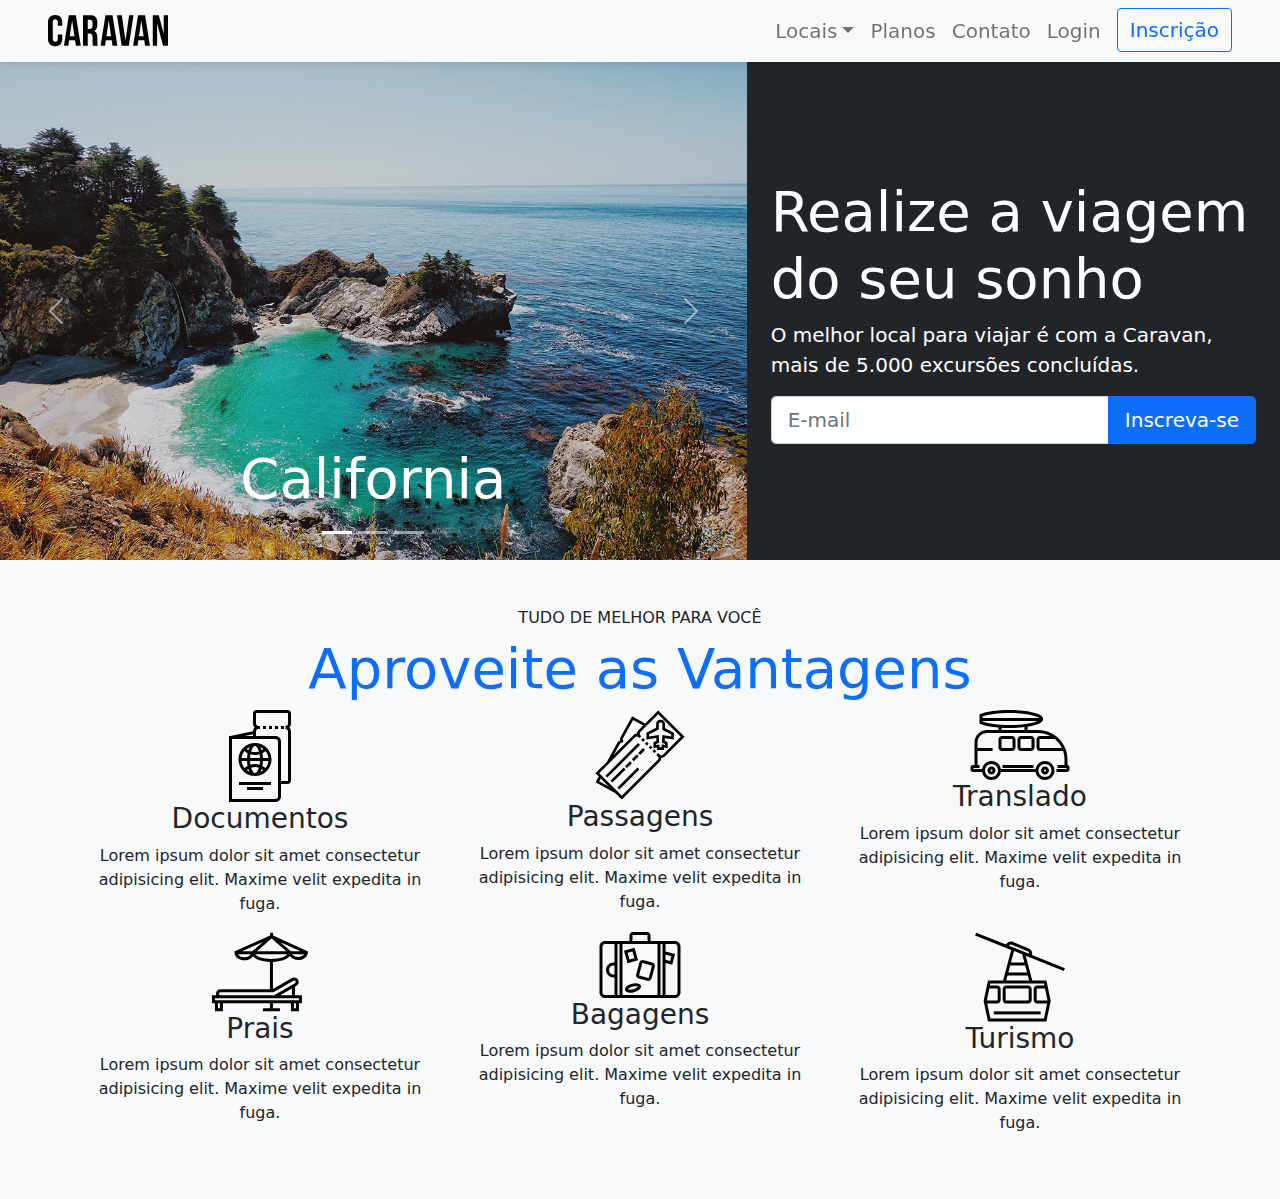
==== index.html @ 262f9b99 "Adicionad navbar e duas section main" ====
<!DOCTYPE html>
<html lang="pt-br">
<head>
  <title>Caravan</title>

  <meta charset="UTF-8">
  <meta http-equiv="X-UA-Compatible" content="IE=edge">
  <meta name="viewport" content="width=device-width, initial-scale=1.0">
  <link rel="stylesheet" href="./css/bootstrap.css">
  <link rel="stylesheet" href="./css/style.css">
</head>
<body>
  <nav class="navbar navbar-expand-md navbar-light bg-light px-md-5 px-4 fixed-top box-shadow">
    <a href="index.html" class="navbar-brand">
      <img src="./img/caravan.svg" alt="Caravan">
    </a>

    <button class="navbar-toggler" type="button" data-bs-toggle="collapse" data-bs-target="#navbarSupportedContent" aria-controls="navbarSupportedContent" aria-expanded="false" aria-label="Toggle navigation">
      <span class="navbar-toggler-icon"></span>
    </button>

    <div class="collapse navbar-collapse collapse-style" id="navbarSupportedContent">
      <ul class="navbar-nav ">
        <li class="nav-item dropdown">
          <a class="nav-link dropdown-toggle fs-5" href="#" id="navbarDarkDropdownMenuLink" role="button" data-bs-toggle="dropdown" aria-expanded="false">Locais</a>
          <ul class="dropdown-menu" aria-labelledby="navbarDarkDropdownMenuLink">
            <li><a class="dropdown-item" href="local.html">California</a></li>
            <li><a class="dropdown-item" href="local.html">Paris</a></li>
            <li><a class="dropdown-item" href="local.html">Dublin</a></li>
          </ul>
        </li>
        <li class="nav-item">
          <a class="nav-link fs-5" href="planos.html">Planos</a>
        </li>
        <li class="nav-item">
          <a class="nav-link fs-5" href="contato.html">Contato</a>
        </li>
        <li class="nav-item">
          <a class="nav-link fs-5" href="#">Login</a>
        </li>
        <li class="nav-item">
          <a class="btn btn-outline-primary ms-md-2 fs-5" href="inscricao.html">Inscrição</a>
        </li>
      </ul>
    </div>
  </nav>

  <section class="container-fluid">
    <div class="row bg-dark text-white">

      <div class="col-lg-7 p-0">
        <div id="carouselCidades" class="carousel slide" data-bs-ride="carousel">
          <div class="carousel-indicators">
            <button type="button" data-bs-target="#carouselCidades" data-bs-slide-to="0" class="active" aria-current="true" aria-label="Slide 1"></button>
            <button type="button" data-bs-target="#carouselCidades" data-bs-slide-to="1" aria-label="Slide 2"></button>
            <button type="button" data-bs-target="#carouselCidades" data-bs-slide-to="2" aria-label="Slide 3"></button>
          </div>
          <div class="carousel-inner">
            <div class="carousel-item active">
              <img src="./img/california.jpg" class="d-block w-100" alt="California">
              <div class="carousel-caption d-none d-md-block">
                <h5 class="display-4">California</h5>
              </div>
            </div>
            <div class="carousel-item">
              <img src="./img/paris.jpg" class="d-block w-100" alt="Paris">
              <div class="carousel-caption d-none d-md-block">
                <h5 class="display-4">Paris</h5>
              </div>
            </div>
            <div class="carousel-item">
              <img src="./img/dublin.jpg" class="d-block w-100" alt="Dublin">
              <div class="carousel-caption d-none d-md-block">
                <h5 class="display-4">Dublin</h5>
              </div>
            </div>
          </div>
          <button class="carousel-control-prev" type="button" data-bs-target="#carouselCidades" data-bs-slide="prev">
            <span class="carousel-control-prev-icon" aria-hidden="true"></span>
            <span class="visually-hidden">Anterior</span>
          </button>
          <button class="carousel-control-next" type="button" data-bs-target="#carouselCidades" data-bs-slide="next">
            <span class="carousel-control-next-icon" aria-hidden="true"></span>
            <span class="visually-hidden">Próximo</span>
          </button>
        </div>
      </div>

      <div class="col-lg-5 p-4 align-self-center">
        <h1 class="display-4">Realize a viagem do seu sonho</h1>
        <p class="lead">O melhor local para viajar é com a Caravan, mais de 5.000 excursões concluídas.</p>
        <form action="">
          <div class="input-group input-group-lg">
            <input type="text" class="form-control" placeholder="E-mail" aria-label="E-mail" aria-describedby="button-addon2">
            <button class="btn btn-outline-primary button" type="button" id="button-addon2">Inscreva-se</button>
          </div>
        </form>
      </div>

    </div>
  </section>

  <section class="py-5 bg-light text-center">
    <div class="container">
      <span class="h6 d-block ">TUDO DE MELHOR PARA VOCÊ</span>
      <h2 class="display-4 text-primary">Aproveite as Vantagens</h2>

      <div class="row">
        <div class="col-4">
          <img src="./img/icones/passaporte.svg" alt="Passaporte">
          <h3>Documentos</h3>
          <p>Lorem ipsum dolor sit amet consectetur adipisicing elit. Maxime velit expedita in fuga.</p>
        </div>

        <div class="col-4">
          <img src="./img/icones/passagens.svg" alt="Passagens">
          <h3>Passagens</h3>
          <p>Lorem ipsum dolor sit amet consectetur adipisicing elit. Maxime velit expedita in fuga.</p>
        </div>

        <div class="col-4">
          <img src="./img/icones/translado.svg" alt="Passaporte">
          <h3>Translado</h3>
          <p>Lorem ipsum dolor sit amet consectetur adipisicing elit. Maxime velit expedita in fuga.</p>
        </div>

        <div class="col-4">
          <img src="./img/icones/praias.svg" alt="Passaporte">
          <h3>Prais</h3>
          <p>Lorem ipsum dolor sit amet consectetur adipisicing elit. Maxime velit expedita in fuga.</p>
        </div>

        <div class="col-4">
          <img src="./img/icones/bagagens.svg" alt="Passaporte">
          <h3>Bagagens</h3>
          <p>Lorem ipsum dolor sit amet consectetur adipisicing elit. Maxime velit expedita in fuga.</p>
        </div>

        <div class="col-4">
          <img src="./img/icones/turismo.svg" alt="Passaporte">
          <h3>Turismo</h3>
          <p>Lorem ipsum dolor sit amet consectetur adipisicing elit. Maxime velit expedita in fuga.</p>
        </div>
      </div>
    </div>
  </section>


  <script type="text/javascript" src="./js/jquery-3.5.1.slim.min.js"></script>
  <script type="text/javascript" src="./js/popper.min.js"></script>
  <script type="text/javascript" src="./js/bootstrap.js"></script>
  <script type="text/javascript" src="./js/app.js"></script>
</body>
</html>
---- css/style.css ----
body {
  padding-top: 62px;
}

/* coloca no menu centralizado a direita*/
.collapse-style {
  justify-content: flex-end;
}

.box-shadow {
  box-shadow: 0 2px 4px 0 rgba(0,0,0,.05),
              0 4px 8px 0 rgba(0,0,0,.05);
}

.button {
  color: #fff;
  background-color: #0d6efd;
}

.button:hover {
  background-color: #0e66eb;
}
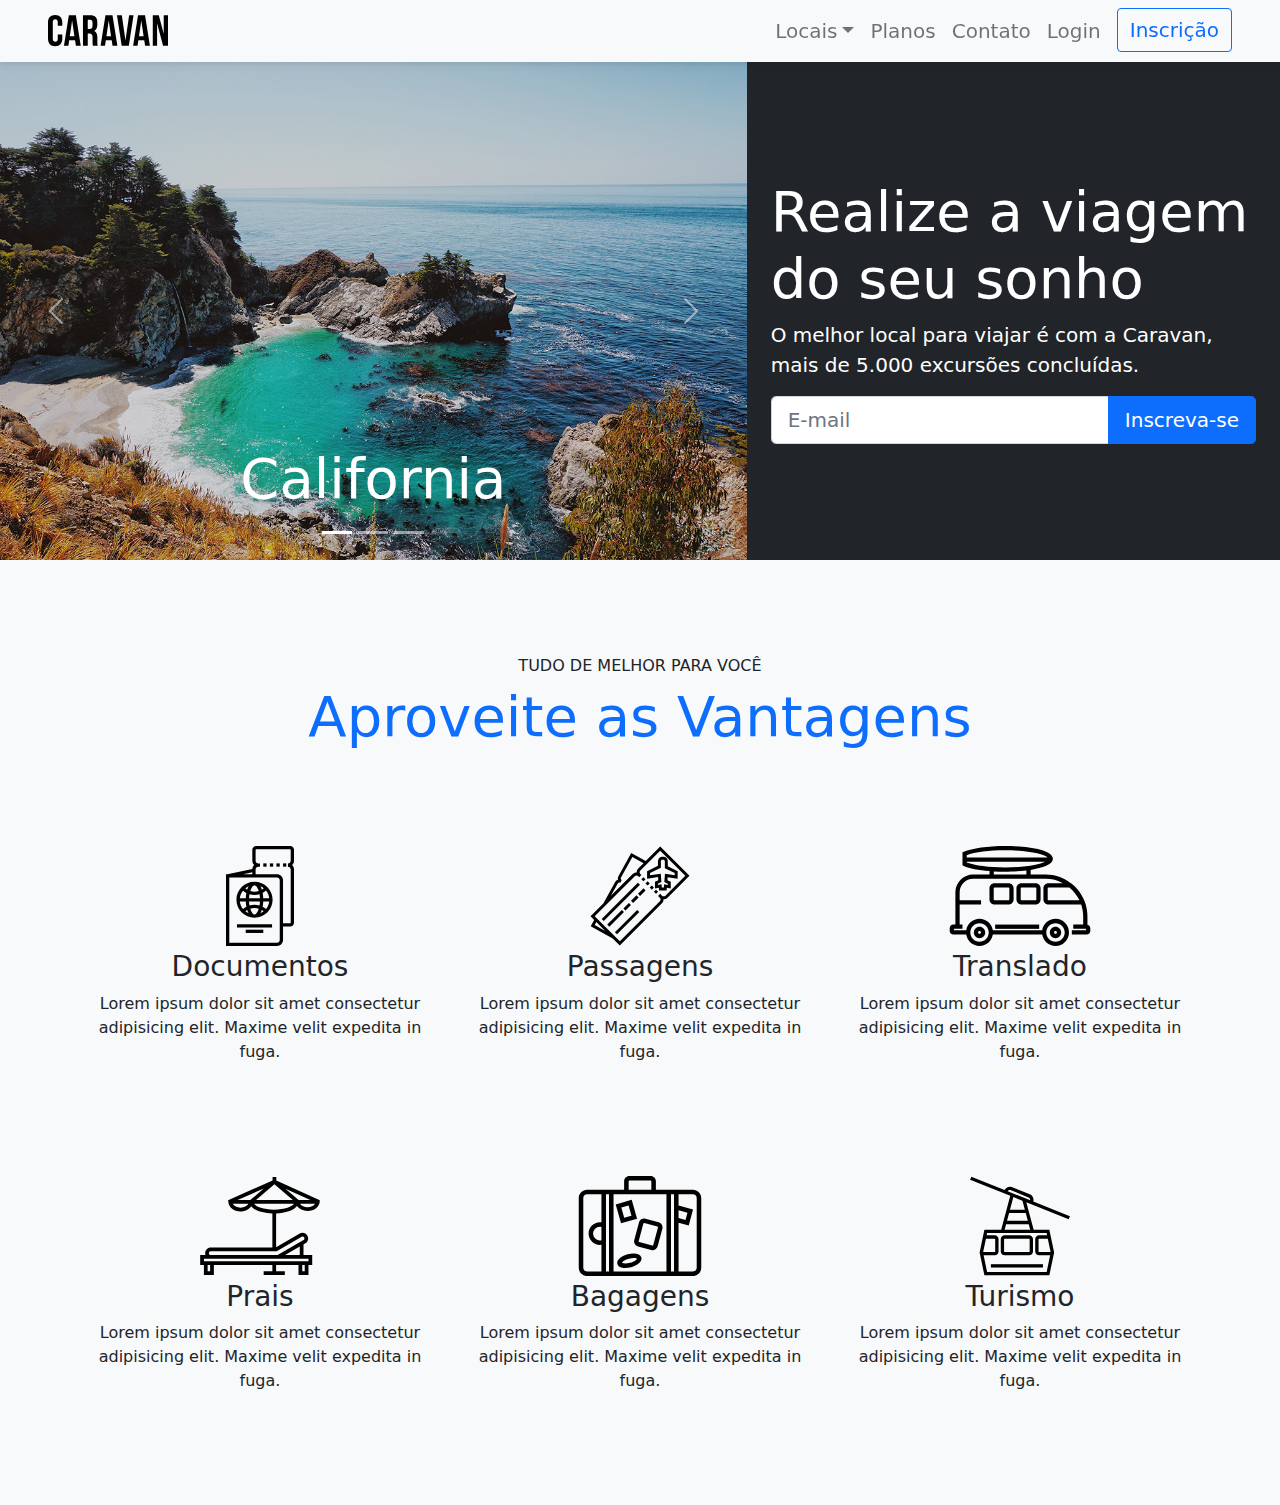
==== commit 7cc246be: "Alterado espaçamento do main" ====
--- a/index.html
+++ b/index.html
@@ -102,42 +102,56 @@
 
   <section class="py-5 bg-light text-center">
     <div class="container">
-      <span class="h6 d-block ">TUDO DE MELHOR PARA VOCÊ</span>
-      <h2 class="display-4 text-primary">Aproveite as Vantagens</h2>
+      <div class="my-5">
+        <span class="h6 d-block ">TUDO DE MELHOR PARA VOCÊ</span>
+        <h2 class="display-4 text-primary">Aproveite as Vantagens</h2>
+      </div>
 
       <div class="row">
-        <div class="col-4">
-          <img src="./img/icones/passaporte.svg" alt="Passaporte">
+        <div class="col-4 my-5">
+          <div class="d-flex justify-content-center mb-1 icone">
+            <img src="./img/icones/passaporte.svg" alt="Passaporte">
+          </div>
           <h3>Documentos</h3>
           <p>Lorem ipsum dolor sit amet consectetur adipisicing elit. Maxime velit expedita in fuga.</p>
         </div>
 
-        <div class="col-4">
-          <img src="./img/icones/passagens.svg" alt="Passagens">
+        <div class="col-4 my-5">
+          <div class="d-flex justify-content-center mb-1 icone">
+            <img src="./img/icones/passagens.svg" alt="Passagens">
+          </div>  
           <h3>Passagens</h3>
           <p>Lorem ipsum dolor sit amet consectetur adipisicing elit. Maxime velit expedita in fuga.</p>
         </div>
 
-        <div class="col-4">
-          <img src="./img/icones/translado.svg" alt="Passaporte">
+        <div class="col-4 my-5">
+          <div class="d-flex justify-content-center mb-1 icone">
+            <img src="./img/icones/translado.svg" alt="Passaporte">
+          </div>
           <h3>Translado</h3>
           <p>Lorem ipsum dolor sit amet consectetur adipisicing elit. Maxime velit expedita in fuga.</p>
         </div>
 
-        <div class="col-4">
-          <img src="./img/icones/praias.svg" alt="Passaporte">
+        <div class="col-4 my-5">
+          <div class="d-flex justify-content-center mb-1 icone">
+            <img src="./img/icones/praias.svg" alt="Passaporte">
+          </div>
           <h3>Prais</h3>
           <p>Lorem ipsum dolor sit amet consectetur adipisicing elit. Maxime velit expedita in fuga.</p>
         </div>
 
-        <div class="col-4">
-          <img src="./img/icones/bagagens.svg" alt="Passaporte">
+        <div class="col-4 my-5">
+          <div class="d-flex justify-content-center mb-1 icone">
+            <img src="./img/icones/bagagens.svg" alt="Passaporte">
+          </div>
           <h3>Bagagens</h3>
           <p>Lorem ipsum dolor sit amet consectetur adipisicing elit. Maxime velit expedita in fuga.</p>
         </div>
 
-        <div class="col-4">
-          <img src="./img/icones/turismo.svg" alt="Passaporte">
+        <div class="col-4 my-5">
+          <div class="d-flex justify-content-center mb-1 icone">
+            <img src="./img/icones/turismo.svg" alt="Passaporte">
+          </div>
           <h3>Turismo</h3>
           <p>Lorem ipsum dolor sit amet consectetur adipisicing elit. Maxime velit expedita in fuga.</p>
         </div>
--- a/css/style.css
+++ b/css/style.css
@@ -20,3 +20,7 @@
 .button:hover {
   background-color: #0e66eb;
 }
+
+.icone {
+  height: 100px;
+}
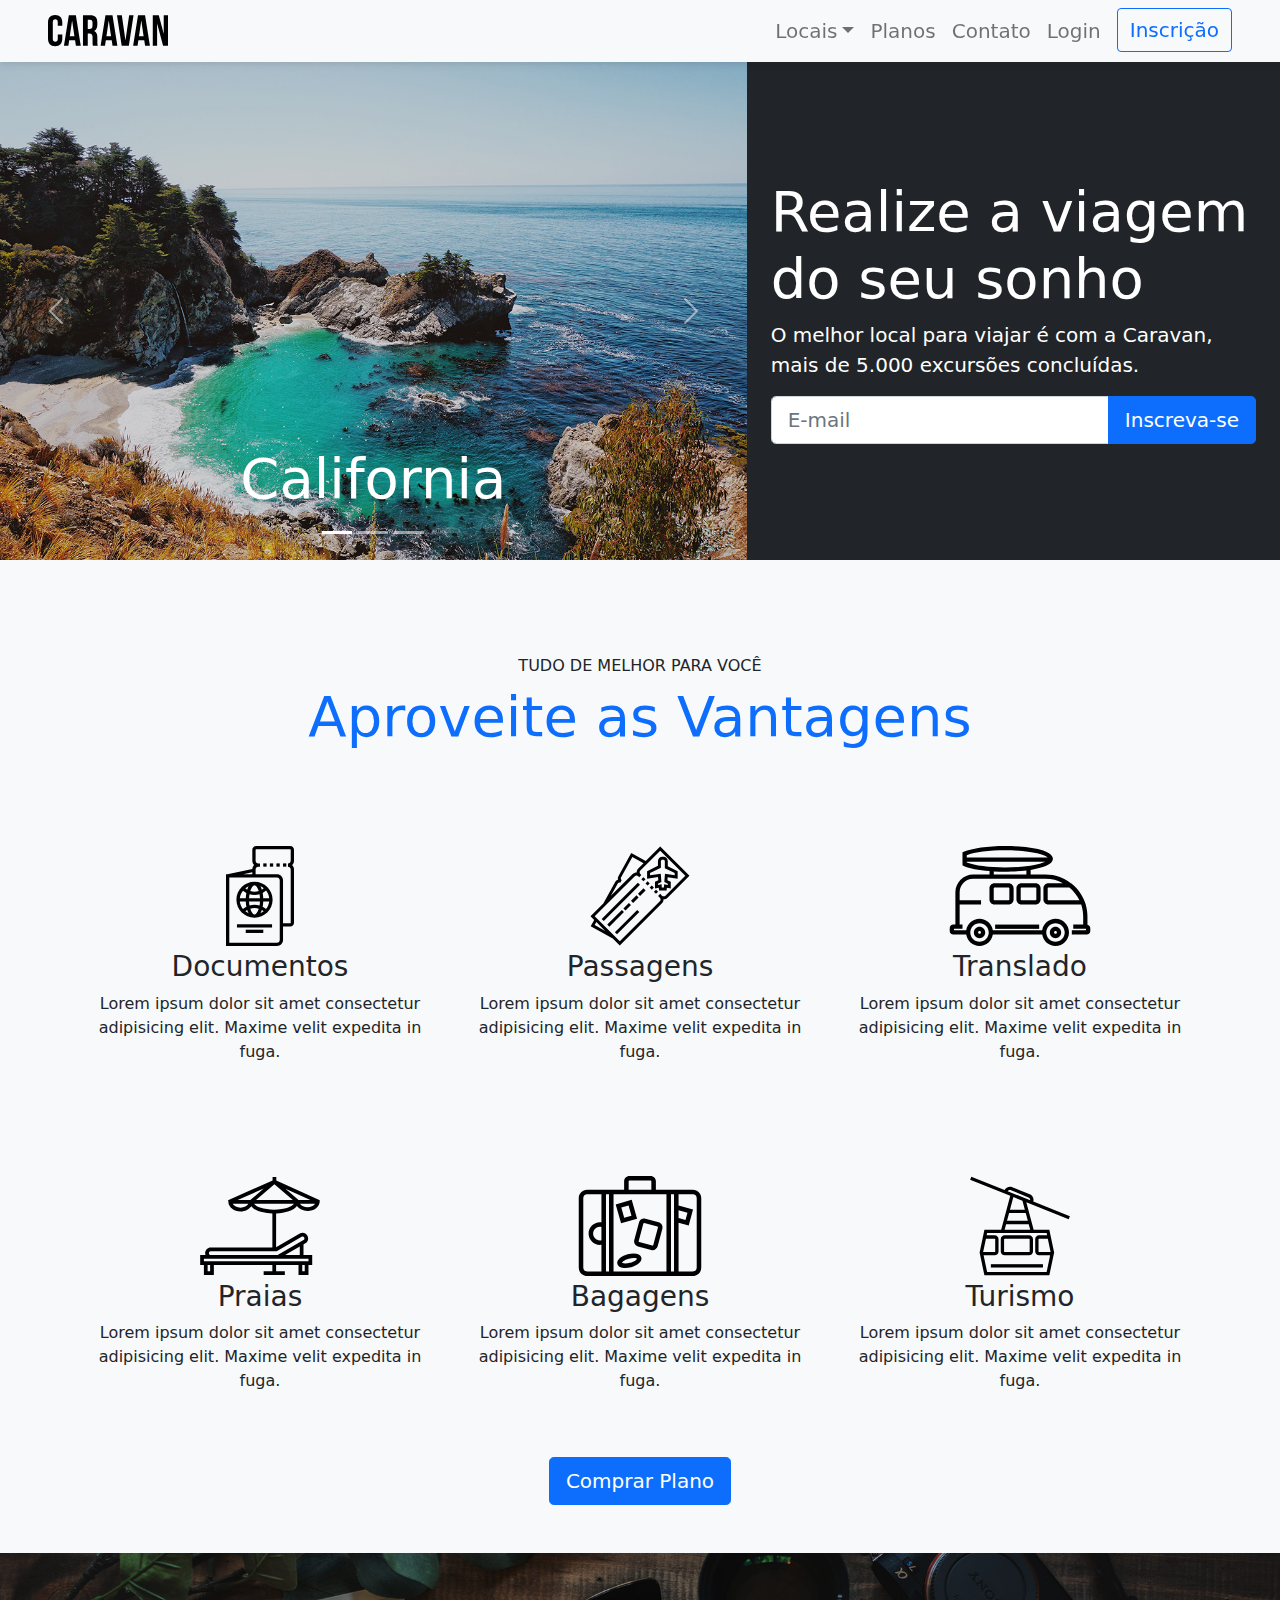
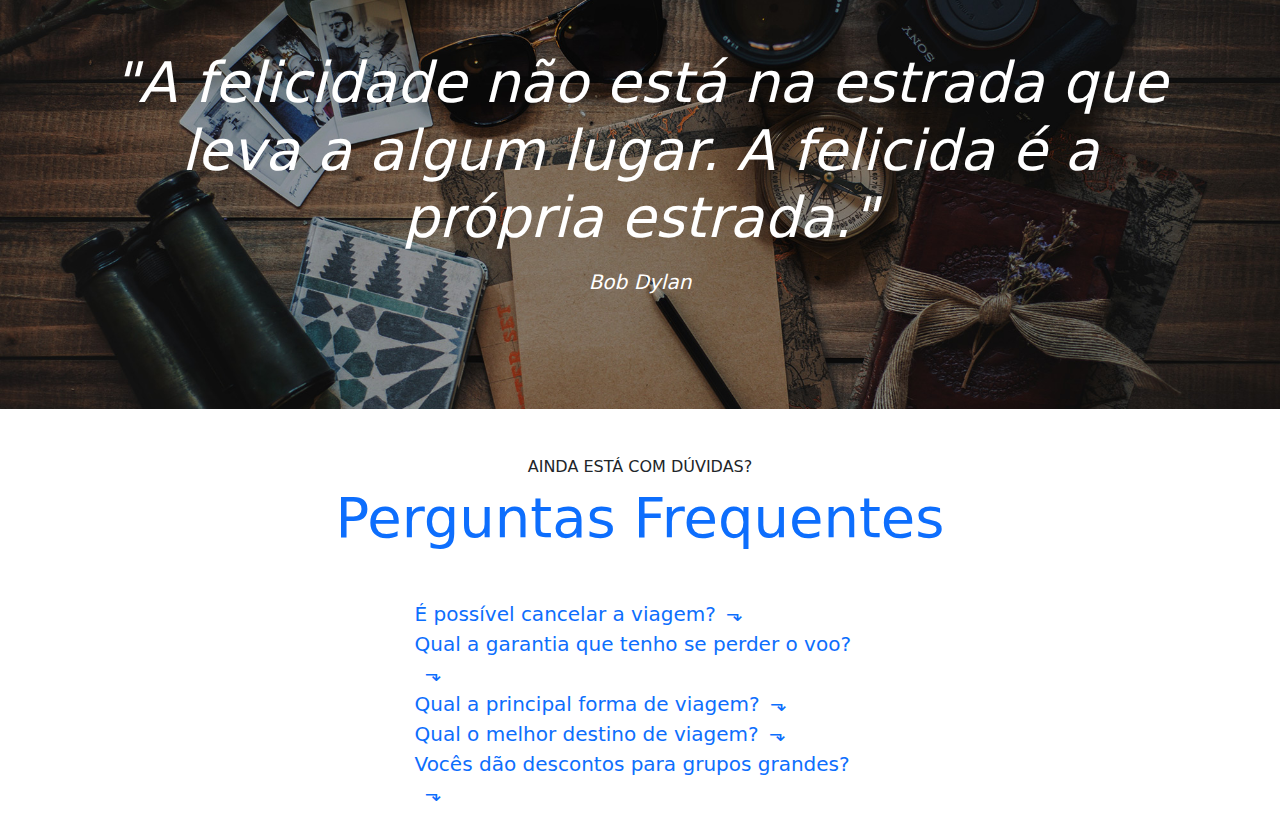
==== commit 3caa33ad: "Adicionado accordion" ====
--- a/index.html
+++ b/index.html
@@ -108,7 +108,7 @@
       </div>
 
       <div class="row">
-        <div class="col-4 my-5">
+        <div class="col-xl-4 col-md-6 my-5">
           <div class="d-flex justify-content-center mb-1 icone">
             <img src="./img/icones/passaporte.svg" alt="Passaporte">
           </div>
@@ -116,7 +116,7 @@
           <p>Lorem ipsum dolor sit amet consectetur adipisicing elit. Maxime velit expedita in fuga.</p>
         </div>
 
-        <div class="col-4 my-5">
+        <div class="col-xl-4 col-md-6 my-5">
           <div class="d-flex justify-content-center mb-1 icone">
             <img src="./img/icones/passagens.svg" alt="Passagens">
           </div>  
@@ -124,7 +124,7 @@
           <p>Lorem ipsum dolor sit amet consectetur adipisicing elit. Maxime velit expedita in fuga.</p>
         </div>
 
-        <div class="col-4 my-5">
+        <div class="col-xl-4 col-md-6 my-5">
           <div class="d-flex justify-content-center mb-1 icone">
             <img src="./img/icones/translado.svg" alt="Passaporte">
           </div>
@@ -132,15 +132,15 @@
           <p>Lorem ipsum dolor sit amet consectetur adipisicing elit. Maxime velit expedita in fuga.</p>
         </div>
 
-        <div class="col-4 my-5">
+        <div class="col-xl-4 col-md-6 my-5">
           <div class="d-flex justify-content-center mb-1 icone">
             <img src="./img/icones/praias.svg" alt="Passaporte">
           </div>
-          <h3>Prais</h3>
-          <p>Lorem ipsum dolor sit amet consectetur adipisicing elit. Maxime velit expedita in fuga.</p>
-        </div>
-
-        <div class="col-4 my-5">
+          <h3>Praias</h3>
+          <p>Lorem ipsum dolor sit amet consectetur adipisicing elit. Maxime velit expedita in fuga.</p>
+        </div>
+
+        <div class="col-xl-4 col-md-6 my-5">
           <div class="d-flex justify-content-center mb-1 icone">
             <img src="./img/icones/bagagens.svg" alt="Passaporte">
           </div>
@@ -148,7 +148,7 @@
           <p>Lorem ipsum dolor sit amet consectetur adipisicing elit. Maxime velit expedita in fuga.</p>
         </div>
 
-        <div class="col-4 my-5">
+        <div class="col-xl-4 col-md-6 my-5">
           <div class="d-flex justify-content-center mb-1 icone">
             <img src="./img/icones/turismo.svg" alt="Passaporte">
           </div>
@@ -156,9 +156,43 @@
           <p>Lorem ipsum dolor sit amet consectetur adipisicing elit. Maxime velit expedita in fuga.</p>
         </div>
       </div>
-    </div>
-  </section>
-
+
+        <a href="planos.html" class="btn btn-primary btn-lg">Comprar Plano</a>
+    </div>
+  </section>
+
+  <section id="home-quote" class="p-md-5">
+    <blockquote class="blockquote text-center text-white p-5">
+      <p class="display-4"><em>"A felicidade não está na estrada que leva a algum lugar. A felicida é a própria estrada."</em></p>
+      <cite title="Source Title">Bob Dylan</cite>
+    </blockquote>
+  </section>
+
+  <section class="container">
+    <div class="my-5 text-center">
+      <span class="h6 d-block ">AINDA ESTÁ COM DÚVIDAS?</span>
+      <h2 class="display-4 text-primary">Perguntas Frequentes</h2>
+    </div>
+
+    <div class="row justify-content-center">
+      <dl class="col-5 js-accordion">
+        <dt class="text-primary lead">É possível cancelar a viagem?</dt>
+        <dd class="ms-4 lead">Lorem ipsum dolor sit amet consectetur adipisicing elit.</dd>
+
+        <dt class="text-primary lead">Qual a garantia que tenho se perder o voo?</dt>
+        <dd class="ms-4 lead">Lorem ipsum dolor sit amet consectetur adipisicing elit. Velit saepe quisquam atque quasi quam dolores ipsa repellat ullam, laboriosam rem fugiat culpa</dd>
+
+        <dt class="text-primary lead">Qual a principal forma de viagem?</dt>
+        <dd class="ms-4 lead">Lorem ipsum dolor sit amet consectetur adipisicing elit. Velit saepe quisquam atque quasi quam dolores ipsa repellat ullam, laboriosam rem fugiat culpa laudantium perferendi</dd>
+
+        <dt class="text-primary lead">Qual o melhor destino de viagem?</dt>
+        <dd class="ms-4 lead">Lorem ipsum dolor sit amet consectetur adipisicing elit. Velit saepe </dd>
+
+        <dt class="text-primary lead">Vocês dão descontos para grupos grandes?</dt>
+        <dd class="ms-4 lead">Lorem ipsum dolor sit amet consectetur adipisicing elit. Velit saepe </dd>
+      </dl>
+    </div>    
+  </section>
 
   <script type="text/javascript" src="./js/jquery-3.5.1.slim.min.js"></script>
   <script type="text/javascript" src="./js/popper.min.js"></script>
--- a/css/style.css
+++ b/css/style.css
@@ -24,3 +24,62 @@
 .icone {
   height: 100px;
 }
+
+#home-quote {
+  background-image: url('../img/bg-quote.jpg');
+  background-position: center;
+  background-repeat: no-repeat;
+  background-size: cover;
+}
+
+/* accordion */
+.js-accordion dd {
+ display: none;
+}
+
+.js-accordion dt::after {
+  content: '⬎';
+  margin-left: 10px;
+}
+
+.js-accordion dt.ativo::after {
+  content: '⬏';
+  margin-left: 10px;
+}
+
+.js-tabcontent section.ativo {
+  display: block !important;
+  animation: show .5s forwards;
+}
+
+.js-accordion dd.ativo {
+  display: block;
+  animation: slideDown .5s forwards;
+}
+
+@keyframes slideDown {
+  from {
+    opacity: 0;
+    transform: translate3d(-30px, 0, 0);
+  }
+  to {
+    opacity: 1;
+    transform: translate3d(0, 0, 0);
+  }
+}
+
+/* accordion finish */
+
+@media (max-width: 767px) {
+  #home-quote .display-4 {
+    font-size: 2.5rem;
+  }
+
+  body {
+    padding-top: 0px;
+  }
+
+  .fixed-top {
+    position: relative;
+  }
+}
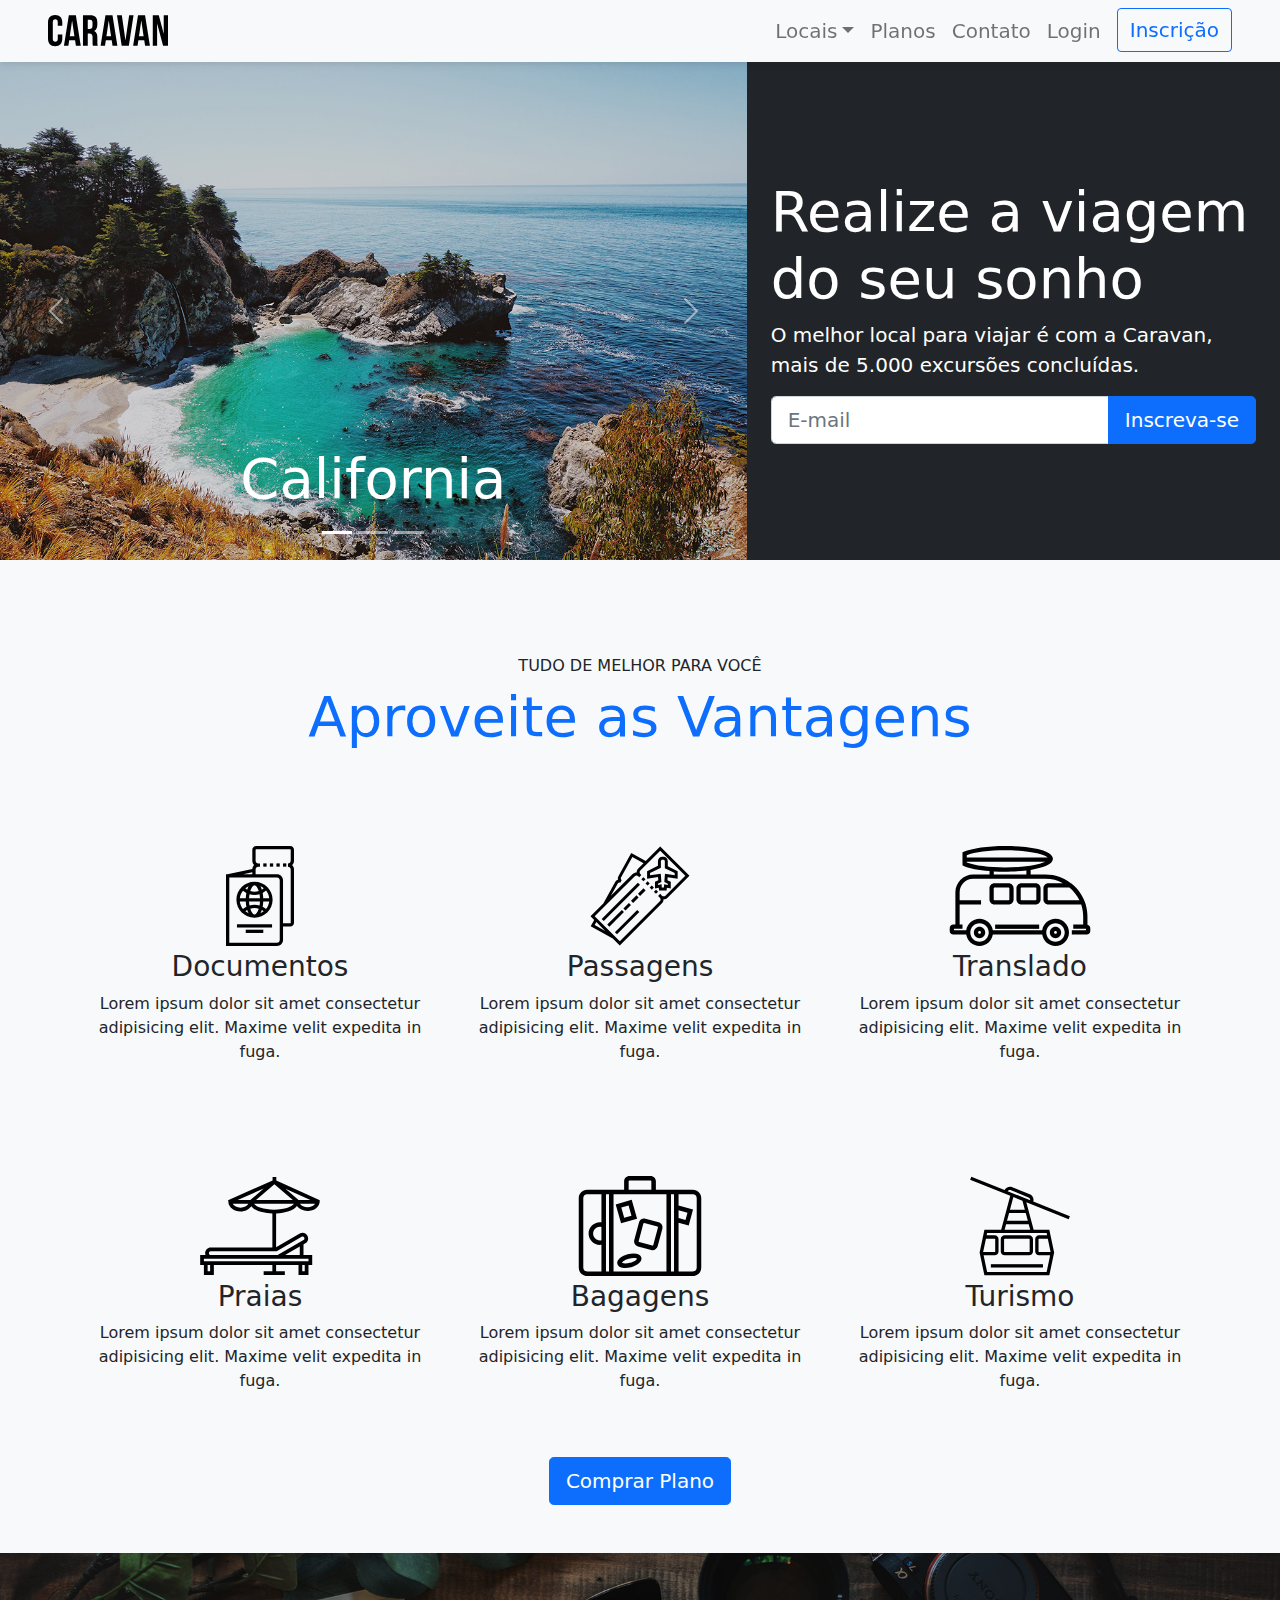
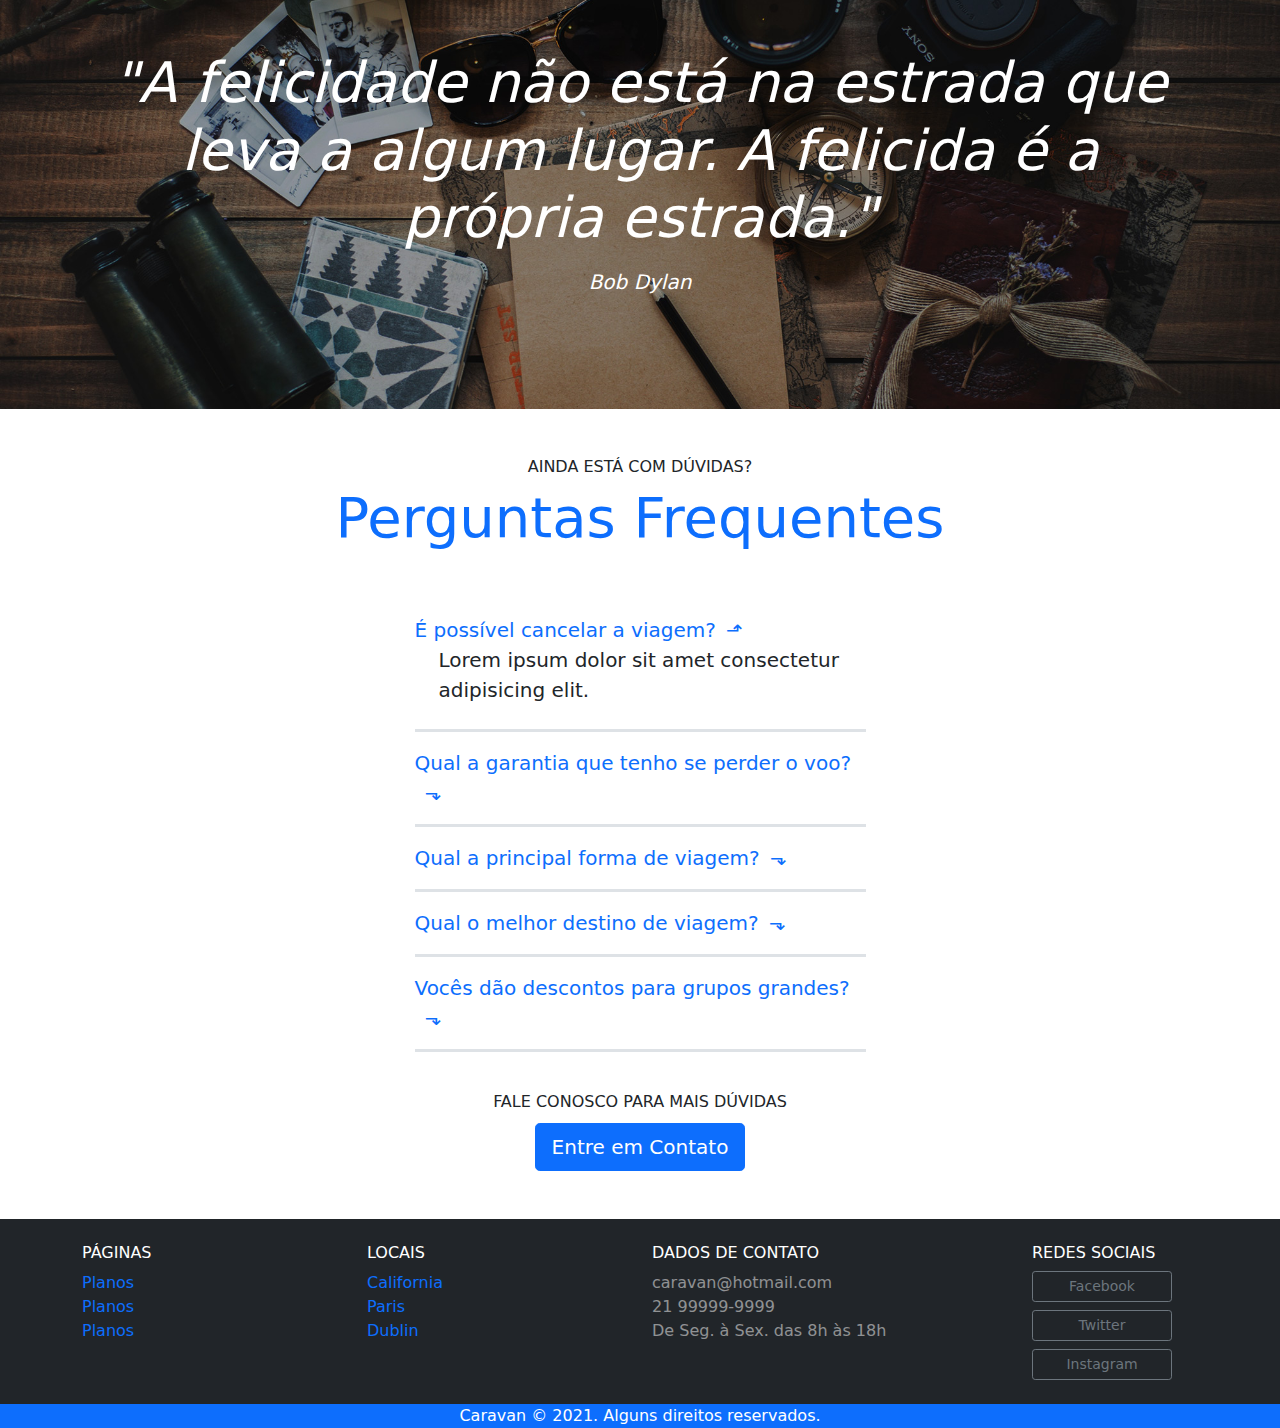
==== commit cad169a8: "Adicionado footer e melhorias no accordion" ====
--- a/index.html
+++ b/index.html
@@ -174,25 +174,80 @@
       <h2 class="display-4 text-primary">Perguntas Frequentes</h2>
     </div>
 
-    <div class="row justify-content-center">
+    <div class="row justify-content-center pb-5">
       <dl class="col-5 js-accordion">
-        <dt class="text-primary lead">É possível cancelar a viagem?</dt>
-        <dd class="ms-4 lead">Lorem ipsum dolor sit amet consectetur adipisicing elit.</dd>
-
-        <dt class="text-primary lead">Qual a garantia que tenho se perder o voo?</dt>
-        <dd class="ms-4 lead">Lorem ipsum dolor sit amet consectetur adipisicing elit. Velit saepe quisquam atque quasi quam dolores ipsa repellat ullam, laboriosam rem fugiat culpa</dd>
-
-        <dt class="text-primary lead">Qual a principal forma de viagem?</dt>
-        <dd class="ms-4 lead">Lorem ipsum dolor sit amet consectetur adipisicing elit. Velit saepe quisquam atque quasi quam dolores ipsa repellat ullam, laboriosam rem fugiat culpa laudantium perferendi</dd>
-
-        <dt class="text-primary lead">Qual o melhor destino de viagem?</dt>
-        <dd class="ms-4 lead">Lorem ipsum dolor sit amet consectetur adipisicing elit. Velit saepe </dd>
-
-        <dt class="text-primary lead">Vocês dão descontos para grupos grandes?</dt>
-        <dd class="ms-4 lead">Lorem ipsum dolor sit amet consectetur adipisicing elit. Velit saepe </dd>
+        <div class="border-bottom border-bottom-1 border-3 py-3">
+          <dt class="text-primary lead js-accordion__title">É possível cancelar a viagem?</dt>
+          <dd class="ms-4 lead">Lorem ipsum dolor sit amet consectetur adipisicing elit.</dd>
+        </div>
+        <div class="border-bottom border-bottom-1 border-3 py-3">
+          <dt class="text-primary lead js-accordion__title">Qual a garantia que tenho se perder o voo?</dt>
+          <dd class="ms-4 lead">Lorem ipsum dolor sit amet consectetur adipisicing elit. Velit saepe quisquam atque quasi quam dolores ipsa repellat ullam, laboriosam rem fugiat culpa</dd>
+        </div>
+        <div class="border-bottom border-bottom-1 border-3 py-3">
+          <dt class="text-primary lead js-accordion__title">Qual a principal forma de viagem?</dt>
+          <dd class="ms-4 lead">Lorem ipsum dolor sit amet consectetur adipisicing elit. Velit saepe quisquam atque quasi quam dolores ipsa repellat ullam, laboriosam rem fugiat culpa laudantium perferendi</dd>
+        </div>
+        <div class="border-bottom border-bottom-1 border-3 py-3">
+          <dt class="text-primary lead js-accordion__title">Qual o melhor destino de viagem?</dt>
+          <dd class="ms-4 lead">Lorem ipsum dolor sit amet consectetur adipisicing elit. Velit saepe </dd>
+        </div>
+        <div class="border-bottom border-bottom-1 border-3 py-3">
+          <dt class="text-primary lead js-accordion__title">Vocês dão descontos para grupos grandes?</dt>
+          <dd class="ms-4 lead">Lorem ipsum dolor sit amet consectetur adipisicing elit. Velit saepe </dd>
+        </div>
       </dl>
+
+      <div class="text-dark text-center mt-4">
+        <h3 class="h6">FALE CONOSCO PARA MAIS DÚVIDAS</h3>
+        <a class="btn btn-primary btn-lg mt-1" href="#">Entre em Contato</a>
+      </div>
     </div>    
   </section>
+
+  <footer class="bg-dark text-white">
+    <div class="container py-4 pb-2">
+      <div class="row">
+        <div class="col-md-3 col-6">
+          <h4 class="h6">PÁGINAS</h4>
+          <ul class="list-unstyled">
+            <li><a class="text-decoration-none" href="planos.html">Planos</a></li>
+            <li><a class="text-decoration-none" href="Contato.html">Planos</a></li>
+            <li><a class="text-decoration-none" href="inscricao.html">Planos</a></li>
+          </ul>
+        </div>
+
+        <div class="col-md-3 col-6">
+          <h4 class="h6">LOCAIS</h4>
+          <ul class="list-unstyled">
+            <li><a class="text-decoration-none" href="local.html">California</a></li>
+            <li><a class="text-decoration-none" href="local.html">Paris</a></li>
+            <li><a class="text-decoration-none" href="local.html">Dublin</a></li>
+          </ul>
+        </div>
+        <div class="col-md-4">
+          <h4 class="h6">DADOS DE CONTATO</h4>
+          <ul class="list-unstyled text-white-50">
+            <li>caravan@hotmail.com</li>
+            <li>21 99999-9999</li>
+            <li>De Seg. à Sex. das 8h às 18h</li>
+          </ul>
+        </div>
+
+        <div class="col-md-2">
+          <h4 class="h6">REDES SOCIAIS  </h4>
+          <ul class="list-unstyled btn-footer__style">
+            <li><a class="btn btn-sm btn-outline-secondary d-block mb-2" href="#">Facebook</a></li>
+            <li><a class="btn btn-sm btn-outline-secondary d-block mb-2" href="#">Twitter</a></li>
+            <li><a class="btn btn-sm btn-outline-secondary d-block mb-2" href="#">Instagram</a></li>
+          </ul>
+        </div>
+      </div>
+    </div>
+    <div class="bg-primary text-center">
+      <p class="mb-0">Caravan &copy; 2021. Alguns direitos reservados.</p>
+    </div>
+  </footer>
 
   <script type="text/javascript" src="./js/jquery-3.5.1.slim.min.js"></script>
   <script type="text/javascript" src="./js/popper.min.js"></script>
--- a/css/style.css
+++ b/css/style.css
@@ -68,6 +68,15 @@
   }
 }
 
+.js-accordion__title {
+  cursor: pointer;
+}
+
+/* Estilo dos botões do footer redes sociais*/
+.btn-footer__style a {
+  max-width: 140px;
+}
+
 /* accordion finish */
 
 @media (max-width: 767px) {
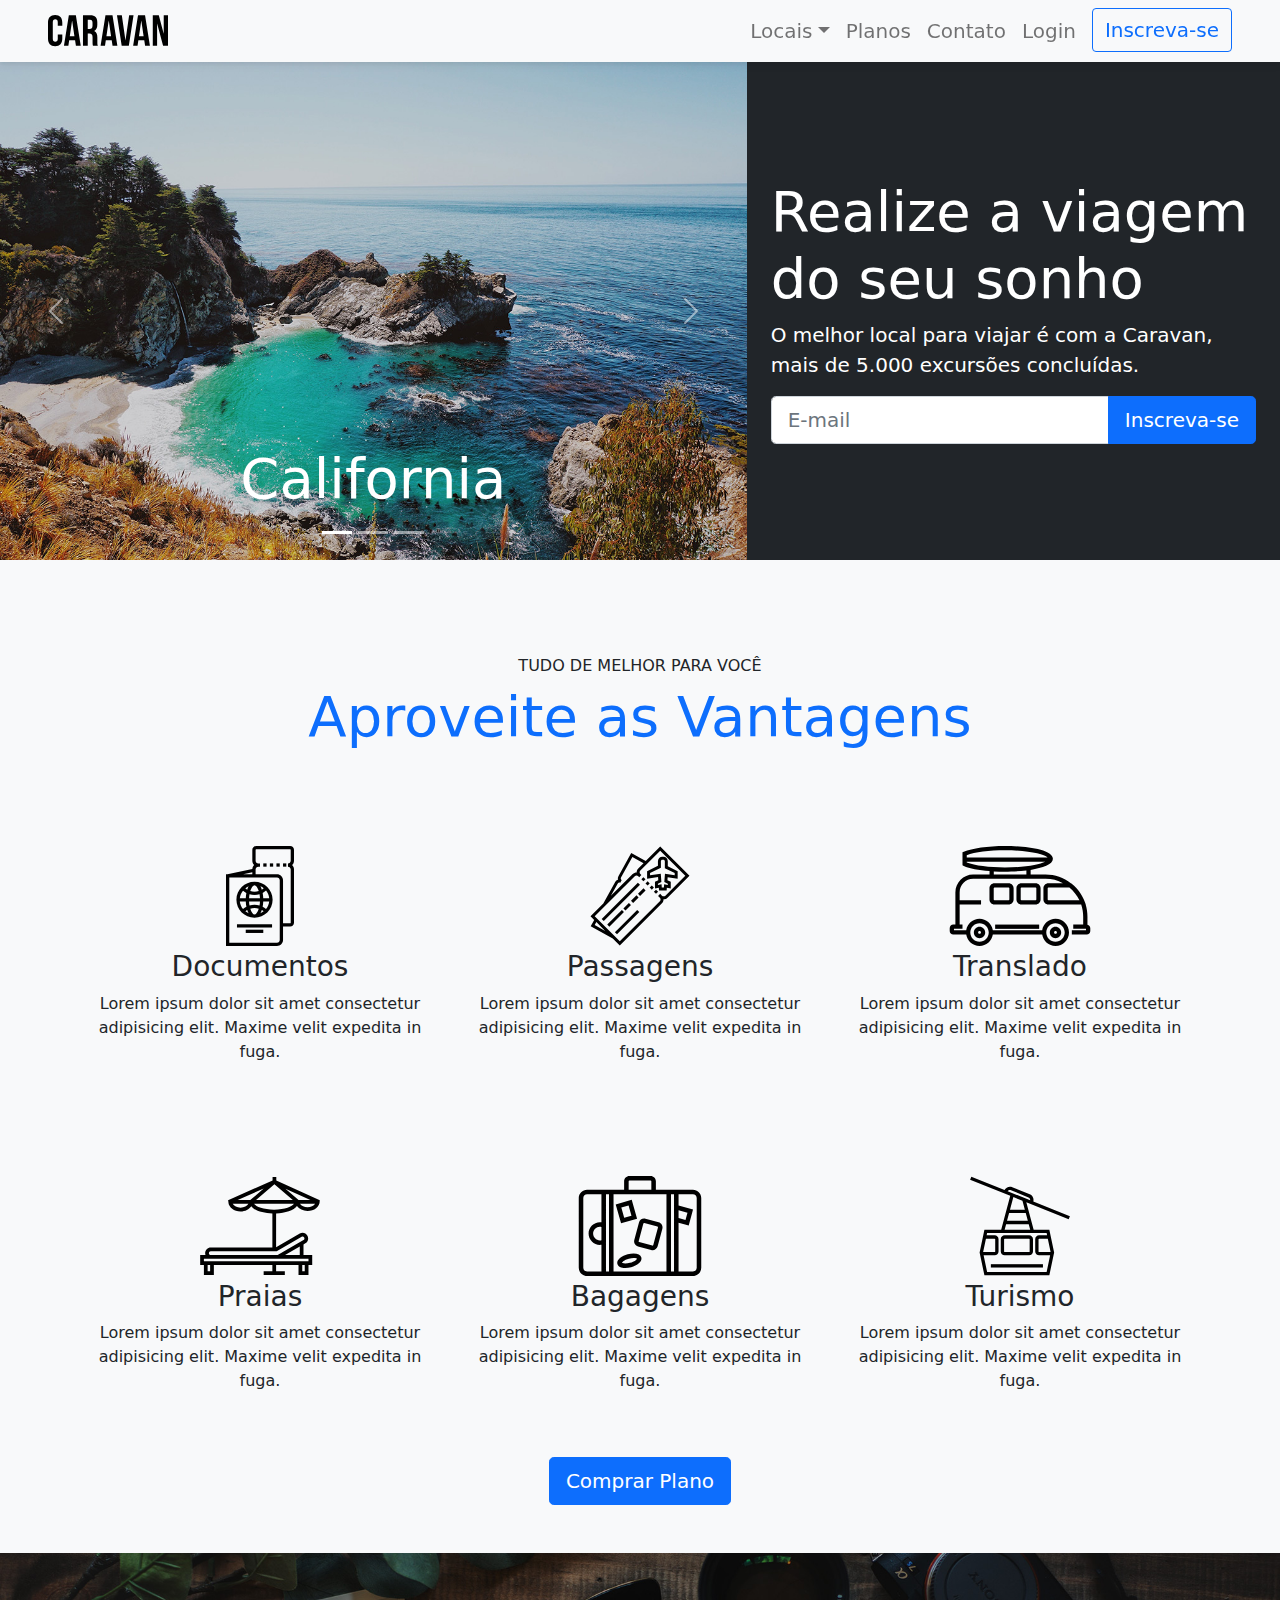
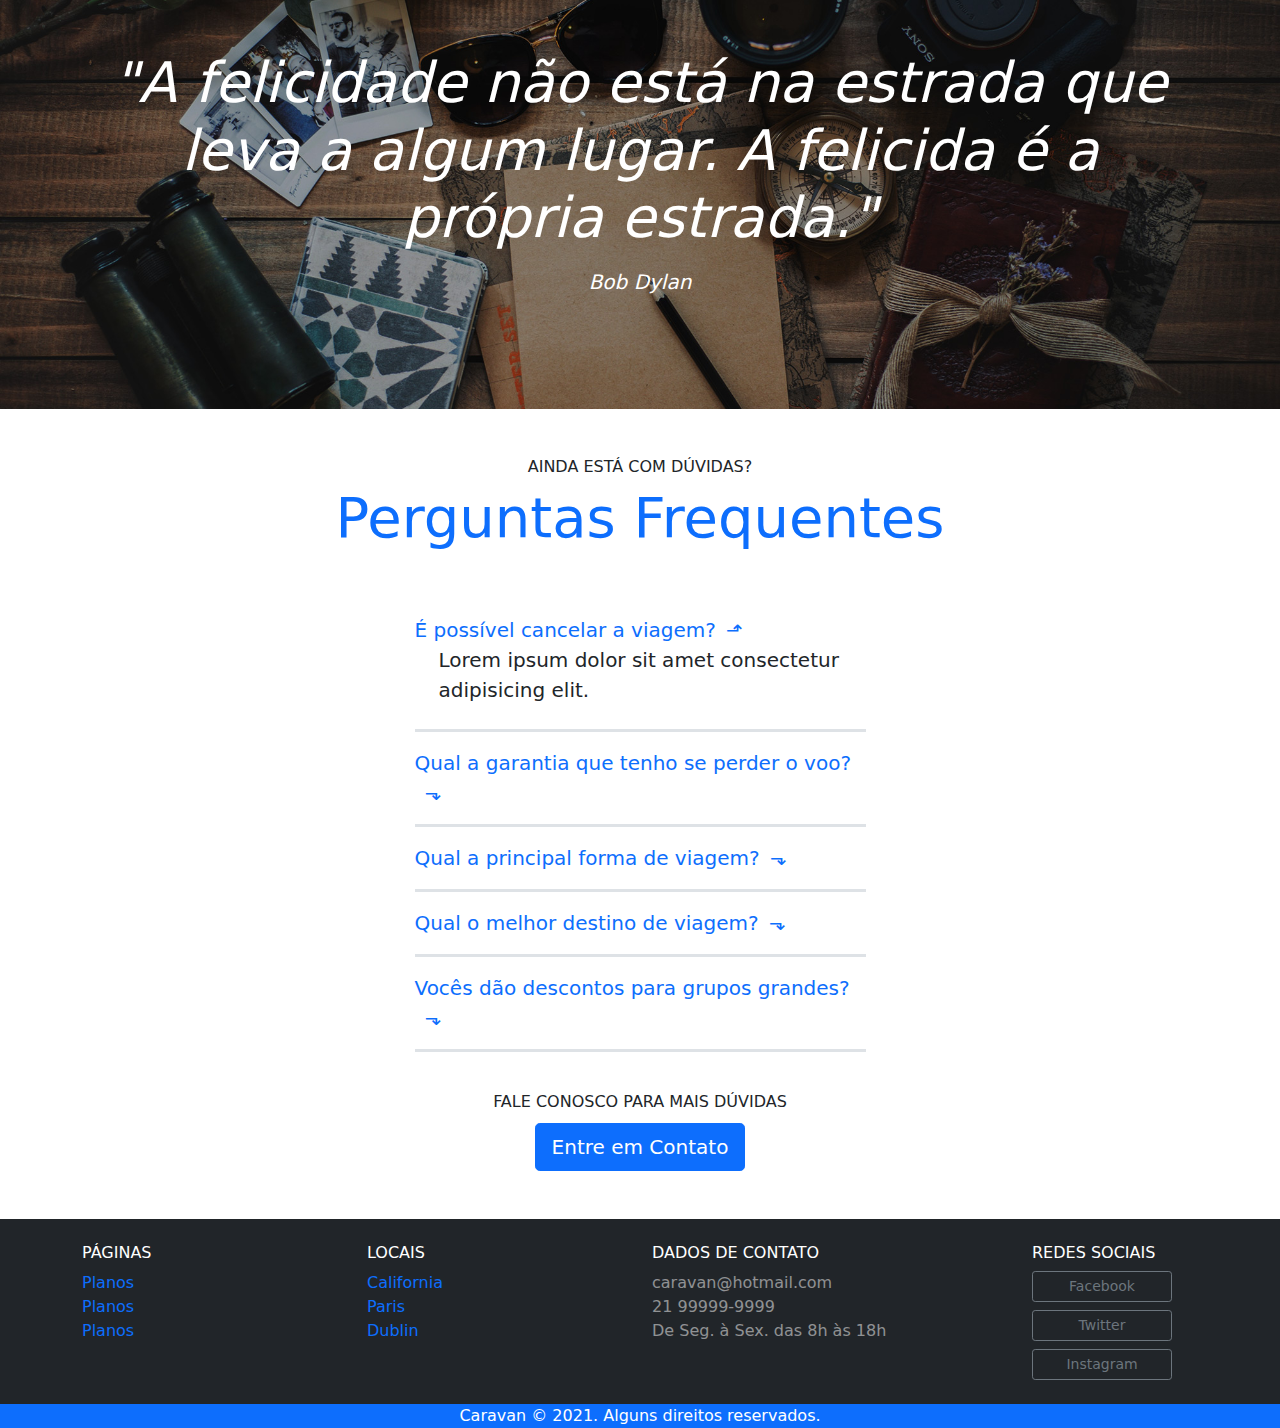
==== commit 7d2c8939: "Adicionado table em local" ====
--- a/index.html
+++ b/index.html
@@ -10,6 +10,35 @@
   <link rel="stylesheet" href="./css/style.css">
 </head>
 <body>
+  <!-- Modal -->
+  <div class="modal fade " id="exampleModal" tabindex="-1" aria-labelledby="exampleModalLabel" aria-hidden="true">
+    <div class="modal-dialog">
+      <div class="modal-content">
+        <div class="modal-header">
+          <h5 class="modal-title" id="exampleModalLabel">Entre na Sua Conta</h5>
+          <button type="button" class="btn-close" data-bs-dismiss="modal" aria-label="Close"></button>
+        </div>
+        <div class="modal-body">
+          <form>
+            <div class="mb-3">
+              <label for="exampleInputEmail1" class="form-label fw-bold">Email</label>
+              <input type="email" class="form-control" id="exampleInputEmail1" aria-describedby="emailHelp">
+            </div>
+            <div class="mb-0">
+              <label for="exampleInputPassword1" class="form-label fw-bold">Senha</label>
+              <input type="password" class="form-control" id="exampleInputPassword1">
+            </div>
+          </form>
+        </div>
+        <div class="d-flex flex-column m-3 mt-0 btn-modal__style">
+          <a href="#" class="btn btn-primary d-block mb-2 fs-5">Entrar na Conta</a>
+          <p class="mb-0 fs-6">Esqueceu a senha? <a class="text-primary text-decoration-none" href="#">Clique aqui.</a></p>
+        </div>
+      </div>
+    </div>
+  </div>
+  <!-- Fecha Modal -->
+
   <nav class="navbar navbar-expand-md navbar-light bg-light px-md-5 px-4 fixed-top box-shadow">
     <a href="index.html" class="navbar-brand">
       <img src="./img/caravan.svg" alt="Caravan">
@@ -36,10 +65,10 @@
           <a class="nav-link fs-5" href="contato.html">Contato</a>
         </li>
         <li class="nav-item">
-          <a class="nav-link fs-5" href="#">Login</a>
-        </li>
-        <li class="nav-item">
-          <a class="btn btn-outline-primary ms-md-2 fs-5" href="inscricao.html">Inscrição</a>
+          <a class="nav-link fs-5" href="#" data-bs-toggle="modal" data-bs-target="#exampleModal">Login</a>
+        </li>
+        <li class="nav-item">
+          <a class="btn btn-outline-primary ms-md-2 fs-5" href="inscricao.html">Inscreva-se</a>
         </li>
       </ul>
     </div>
--- a/css/style.css
+++ b/css/style.css
@@ -73,6 +73,14 @@
 }
 
 /* Estilo dos botões do footer redes sociais*/
+.btn-modal__style p {
+  color: rgb(88, 88, 88);
+}
+
+.btn-modal__style a {
+  max-width: 200px;
+}
+
 .btn-footer__style a {
   max-width: 140px;
 }
